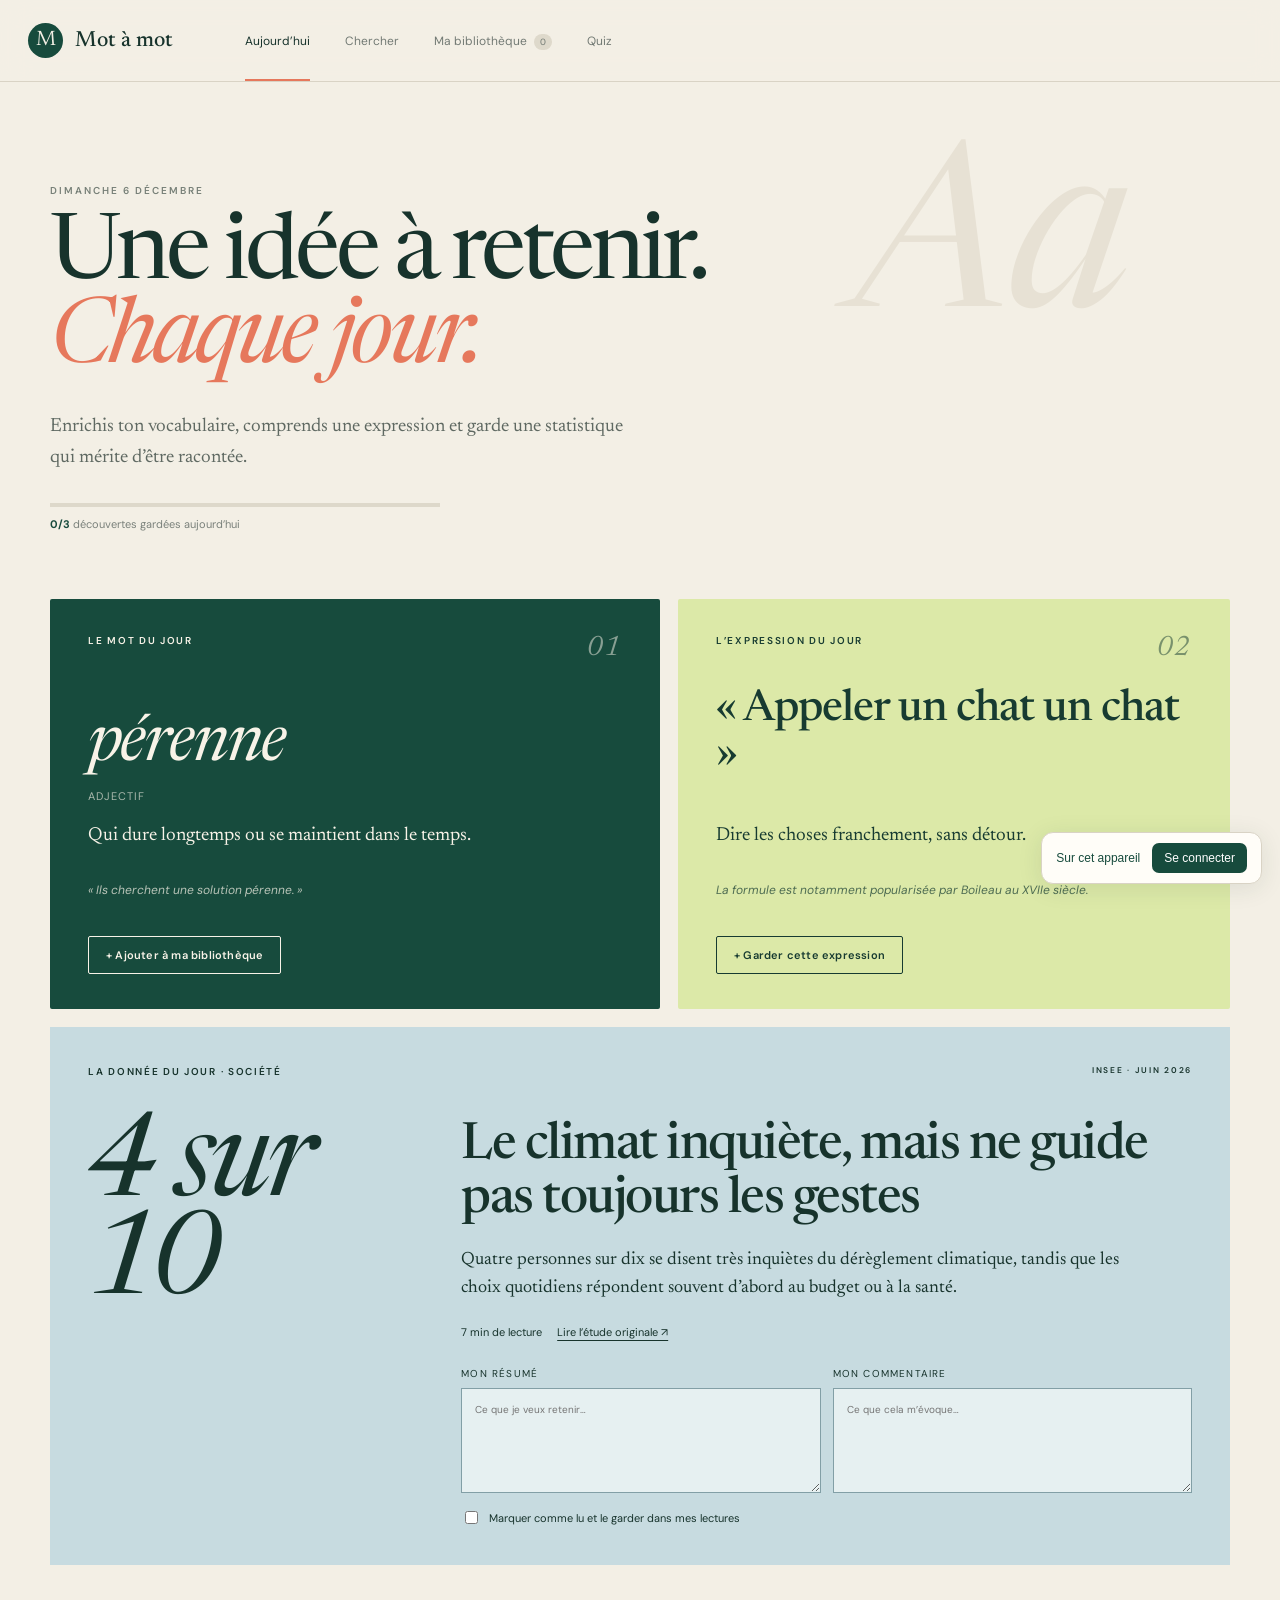
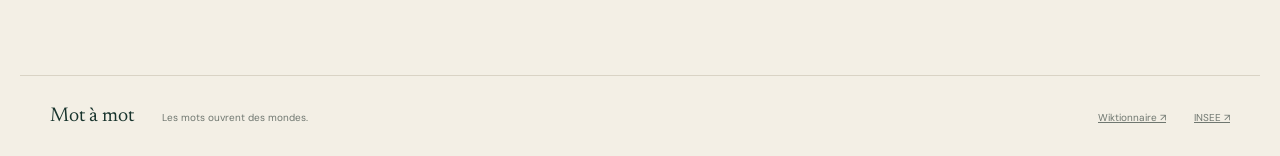
==== site/index.html @ 796d5642 "Align project structure with companion apps" ====
<!doctype html>
<html lang="fr">
<head>
  <meta charset="utf-8">
  <meta name="viewport" content="width=device-width,initial-scale=1">
  <meta name="theme-color" content="#f3efe5">
  <meta name="description" content="Un mot, une expression et une idée à retenir chaque jour.">
  <title>Mot à mot — Chaque jour compte.</title>
  <link rel="icon" href="favicon.svg">
  <link rel="stylesheet" href="sync/sync.css">
  <link rel="stylesheet" href="style.css">
  <script src="sync/supabase.js" defer></script>
  <script src="sync/config.js" defer></script>
  <script src="sync/auth.js" defer></script>
  <script src="sync/sync.js" defer></script>
  <script src="content.js" defer></script>
  <script src="domain.js" defer></script>
  <script src="app.js" defer></script>
  <script src="sync/adapter.js" defer></script>
</head>
<body>
  <header class="site-header">
    <a class="brand" href="#accueil" data-view-link="home" aria-label="Mot à mot, accueil"><span>M</span><strong>Mot à mot</strong></a>
    <nav aria-label="Navigation principale">
      <button class="nav-link active" data-view="home">Aujourd’hui</button>
      <button class="nav-link" data-view="search">Chercher</button>
      <button class="nav-link" data-view="library">Ma bibliothèque <span id="nav-count">0</span></button>
      <button class="nav-link" data-view="quiz">Quiz</button>
    </nav>
    <button class="mobile-menu" type="button" aria-label="Afficher le menu" aria-expanded="false">Menu</button>
  </header>

  <main>
    <section id="home-view" class="view">
      <div class="hero">
        <p class="eyebrow" id="today-label"></p>
        <h1>Une idée à retenir.<br><em>Chaque jour.</em></h1>
        <p class="hero-copy">Enrichis ton vocabulaire, comprends une expression et garde une statistique qui mérite d’être racontée.</p>
        <div class="day-progress" aria-label="Rituel du jour"><span id="day-progress-fill"></span></div>
        <p class="day-progress-label"><strong id="day-progress-count">0/3</strong> découvertes gardées aujourd’hui</p>
      </div>

      <div class="daily-grid">
        <article class="daily-card word-card">
          <div class="card-topline"><span>Le mot du jour</span><small>01</small></div>
          <div id="daily-word"></div>
        </article>
        <article class="daily-card expression-card">
          <div class="card-topline"><span>L’expression du jour</span><small>02</small></div>
          <div id="daily-expression"></div>
        </article>
      </div>

      <article class="article-card" id="daily-article"></article>
    </section>

    <section id="search-view" class="view" hidden>
      <div class="section-intro">
        <p class="eyebrow">Le dictionnaire vivant</p>
        <h2>Un mot t’échappe ?</h2>
        <p>Cherche sa définition, puis garde-le pour le revoir plus tard.</p>
      </div>
      <form id="word-search-form" class="lookup-form">
        <label><span>Mot français</span><input id="word-search" type="search" required maxlength="80" autocomplete="off" placeholder="Ex. perspicace"></label>
        <button class="button primary" type="submit">Chercher</button>
      </form>
      <p id="lookup-status" class="status" role="status"></p>
      <div id="lookup-result"></div>
      <div class="search-suggestions"><span>À essayer</span><button data-suggestion="sagace">sagace</button><button data-suggestion="liminaire">liminaire</button><button data-suggestion="ineffable">ineffable</button></div>
    </section>

    <section id="library-view" class="view" hidden>
      <div class="section-intro library-heading">
        <div><p class="eyebrow">Ton carnet personnel</p><h2>Ma bibliothèque</h2><p>Tout ce que tu as décidé de ne pas oublier.</p></div>
        <label class="library-search"><span>Rechercher</span><input id="library-search" type="search" placeholder="Dans mes notes…"></label>
      </div>
      <div class="library-tabs" role="tablist">
        <button role="tab" data-library-tab="words" aria-selected="true">Mots <span id="words-count">0</span></button>
        <button role="tab" data-library-tab="expressions" aria-selected="false">Expressions <span id="expressions-count">0</span></button>
        <button role="tab" data-library-tab="articles" aria-selected="false">Lectures <span id="articles-count">0</span></button>
      </div>
      <div id="library-list" class="library-list"></div>
    </section>

    <section id="quiz-view" class="view" hidden>
      <div class="quiz-layout">
        <div class="quiz-copy">
          <p class="eyebrow">Le jeu des définitions</p>
          <h2>Retrouve le mot.</h2>
          <p>Les mots de ta bibliothèque passent en premier. Les accents ne comptent pas, la mémoire oui.</p>
          <div class="quiz-stats"><div><strong id="quiz-rate">0 %</strong><span>de réussite</span></div><div><strong id="quiz-streak">0</strong><span>jours de suite</span></div><div><strong id="quiz-total">0</strong><span>réponses</span></div></div>
        </div>
        <article class="quiz-card">
          <div class="quiz-meta"><span>Définition</span><small id="quiz-position">1 / 5</small></div>
          <blockquote id="quiz-definition"></blockquote>
          <p id="quiz-nature" class="quiz-nature"></p>
          <form id="quiz-form"><label for="quiz-answer">Quel est ce mot ?</label><div><input id="quiz-answer" autocomplete="off" required><button class="button primary">Valider</button></div></form>
          <div id="quiz-feedback" class="quiz-feedback" role="status"></div>
          <button id="quiz-next" class="button secondary" type="button" hidden>Mot suivant →</button>
        </article>
      </div>
    </section>
  </main>

  <div id="toast" role="status" aria-live="polite" hidden></div>
  <footer><span>Mot à mot</span><p>Les mots ouvrent des mondes.</p><a href="https://fr.wiktionary.org/" target="_blank" rel="noopener">Wiktionnaire ↗</a><a href="https://www.insee.fr/" target="_blank" rel="noopener">INSEE ↗</a></footer>
</body>
</html>
---- site/sync/sync.css ----
.personal-sync{position:fixed;right:18px;bottom:16px;z-index:2000;font:12px 'Segoe UI',Arial,sans-serif;color:#244c3b;background:#fff;border:1px solid #cddbc6;box-shadow:0 4px 24px #1d39241a;padding:10px 14px;border-radius:12px;display:flex;gap:12px;align-items:center;max-width:calc(100vw - 36px)}.personal-sync button{font:inherit;background:#244c3b;color:white;border:0;border-radius:7px;padding:8px 12px;cursor:pointer}.sync-dialog{font:14px 'Segoe UI',Arial,sans-serif;color:#284332;padding:28px;max-width:480px;width:calc(100% - 32px);border:1px solid #d3ddcc;border-radius:14px;z-index:3000}.sync-dialog h2{font:30px Georgia,serif}.sync-dialog p{line-height:1.65}.sync-dialog label{display:block;margin:14px 0}.sync-dialog input{width:100%;padding:12px;border:1px solid #d3ddcc;border-radius:8px;margin-top:7px}.sync-dialog button{font:inherit;padding:11px 16px;border:1px solid #d3ddcc;border-radius:8px;background:#244c3b;color:white;cursor:pointer}.sync-dialog .sync-close{float:right;background:white;color:#244c3b}.sync-dialog .sync-actions{display:flex;gap:10px;flex-wrap:wrap;margin-top:18px}.sync-dialog .sync-message{white-space:pre-line;color:#7c562e}.sync-dialog::backdrop{background:#1d302566;backdrop-filter:blur(4px)}.sync-lock{position:fixed;inset:0;background:#f5f6ef;z-index:1900;display:grid;place-items:center;padding:35px;text-align:center;font:20px Georgia,serif}.sync-lock[hidden]{display:none}.sync-lock p{max-width:480px;line-height:1.7}.personal-sync [hidden],.sync-dialog [hidden]{display:none!important}
.auth-tabs{display:flex;gap:8px;margin:18px 0}.sync-dialog .auth-tabs button{flex:1;background:#f1f4ed;color:#244c3b}.sync-dialog .auth-tabs button[aria-pressed=true]{background:#244c3b;color:#fff}.sync-dialog .auth-secondary{background:transparent;color:#244c3b;margin-top:10px}.sync-dialog button:disabled{opacity:.55;cursor:wait}.sync-dialog input{box-sizing:border-box}.sync-dialog{max-height:calc(100dvh - 32px);overflow-y:auto;box-sizing:border-box}.sync-dialog #auth-security{margin-top:22px;padding-top:18px;border-top:1px solid #d3ddcc}.sync-dialog summary{cursor:pointer;font-weight:600;line-height:1.5}.sync-dialog #auth-message{white-space:pre-line;color:#614723}.sync-dialog #auth-help{font-size:13px;color:#5b6d60}
---- site/style.css ----
@import url('https://fonts.googleapis.com/css2?family=DM+Sans:wght@400;500;600&family=Newsreader:ital,opsz,wght@0,6..72,400;1,6..72,500&display=swap');

:root{--paper:#f3efe5;--ink:#17332c;--muted:#6f7770;--line:#d9d3c5;--green:#174b3d;--lime:#dce9a8;--coral:#e6785c;--blue:#c7dbe0;--white:#fffdf8;--serif:'Newsreader',Georgia,serif;--sans:'DM Sans',system-ui,sans-serif;color-scheme:light}
*{box-sizing:border-box}html{scroll-behavior:smooth}body{margin:0;background:var(--paper);color:var(--ink);font-family:var(--sans);font-size:15px}button,input,textarea{font:inherit}button,a{color:inherit}button{cursor:pointer}button:focus-visible,a:focus-visible,input:focus-visible,textarea:focus-visible{outline:3px solid #df6b4c;outline-offset:3px}[hidden]{display:none!important}
.site-header{height:82px;border-bottom:1px solid var(--line);display:flex;align-items:center;padding:0 max(28px,calc((100vw - 1240px)/2));gap:72px;position:sticky;top:0;background:#f3efe5eb;backdrop-filter:blur(14px);z-index:20}.brand{display:flex;align-items:center;gap:12px;text-decoration:none;white-space:nowrap}.brand>span{display:grid;place-items:center;width:35px;height:35px;border-radius:50%;background:var(--green);color:var(--paper);font-family:var(--serif);font-size:21px}.brand strong{font-family:var(--serif);font-size:22px;font-weight:500}.site-header nav{display:flex;align-self:stretch;gap:35px}.nav-link{border:0;border-bottom:2px solid transparent;background:none;color:#727a74;font-size:12px;padding:2px 0 0}.nav-link:hover,.nav-link.active{color:var(--ink);border-color:var(--coral)}.nav-link span{background:#ded9cb;border-radius:30px;padding:2px 6px;margin-left:4px;font-size:9px}.mobile-menu{display:none;border:1px solid var(--line);background:transparent;border-radius:99px;padding:8px 13px;margin-left:auto}
main{max-width:1240px;margin:auto;padding:70px 30px 110px;min-height:calc(100vh - 160px)}.eyebrow{text-transform:uppercase;letter-spacing:2px;font-size:10px;font-weight:600;color:#778078;margin:0 0 18px}.hero{position:relative;padding:32px 0 58px;max-width:980px}.hero:after{content:'Aa';position:absolute;right:-100px;top:-15px;color:#e7e1d4;font:italic 230px/1 var(--serif);z-index:-1}.hero h1,.section-intro h2,.quiz-copy h2{font:400 clamp(52px,7.1vw,96px)/.92 var(--serif);letter-spacing:-4px;margin:0}.hero h1 em{color:var(--coral);font-weight:400}.hero-copy{font:19px/1.6 var(--serif);max-width:590px;color:#5f6962;margin:30px 0}.day-progress{height:4px;background:#ddd8ca;max-width:390px}.day-progress span{display:block;height:100%;width:0;background:var(--green);transition:width .3s}.day-progress-label{font-size:11px;color:#7a817b;margin:10px 0}.day-progress-label strong{color:var(--green)}
.daily-grid{display:grid;grid-template-columns:1.05fr .95fr;gap:18px}.daily-card{min-height:410px;padding:35px 38px;display:flex;flex-direction:column;border-radius:2px}.word-card{background:var(--green);color:#f8f3e8}.expression-card{background:var(--lime);color:#173b31}.card-topline,.article-topline,.quiz-meta{display:flex;justify-content:space-between;text-transform:uppercase;letter-spacing:1.7px;font-size:10px;font-weight:600}.card-topline small{font:italic 28px/1 var(--serif);opacity:.5}.daily-card>div:last-child{display:flex;flex:1;flex-direction:column}.daily-word-term{font:italic 64px/1 var(--serif);letter-spacing:-2px;margin:auto 0 12px}.daily-expression-term{font:500 44px/1.04 var(--serif);letter-spacing:-1px;margin:auto 0 23px;max-width:490px}.nature{font-size:11px;letter-spacing:1px;text-transform:uppercase;opacity:.65}.definition{font:19px/1.48 var(--serif);max-width:510px}.example{font-size:12px;line-height:1.6;opacity:.72;font-style:italic}.card-actions{display:flex;align-items:center;gap:11px;margin-top:24px}.button{border:1px solid transparent;padding:11px 17px;border-radius:2px;font-size:11px;font-weight:600;letter-spacing:.2px}.button.primary{background:var(--coral);color:white}.button.secondary{background:transparent;border-color:currentColor}.button.saved{background:#ffffff20;border-color:#ffffff40}.expression-card .button.saved{background:#173b3112}.button:hover{filter:brightness(.96)}
.article-card{background:var(--blue);margin-top:18px;padding:38px;min-height:430px}.article-topline{margin-bottom:42px}.article-layout{display:grid;grid-template-columns:.6fr 1.4fr;gap:60px}.big-stat{font:italic clamp(65px,9vw,125px)/.85 var(--serif);letter-spacing:-5px}.article-copy h2{font:500 clamp(30px,4vw,52px)/1.05 var(--serif);letter-spacing:-1.5px;margin:0 0 20px}.article-copy>p{font:18px/1.55 var(--serif);max-width:690px}.source-row{display:flex;gap:15px;align-items:center;font-size:11px;margin:22px 0}.source-row a{text-decoration:underline;text-underline-offset:4px}.article-notes{display:grid;grid-template-columns:1fr 1fr;gap:12px;margin-top:28px}.article-notes label{font-size:10px;text-transform:uppercase;letter-spacing:1.2px}.article-notes textarea{display:block;width:100%;min-height:105px;resize:vertical;margin-top:8px;border:1px solid #829fa6;background:#e6f0f1;color:var(--ink);padding:13px;line-height:1.5}.read-check{display:flex;align-items:center;gap:8px;font-size:11px;margin-top:15px}
.section-intro{padding:30px 0 42px}.section-intro h2,.quiz-copy h2{font-size:70px}.section-intro>p:last-child,.quiz-copy>p{color:var(--muted);font:18px/1.6 var(--serif)}.lookup-form{display:flex;align-items:end;gap:12px;background:var(--white);padding:24px;border:1px solid var(--line)}.lookup-form label{flex:1;font-size:10px;text-transform:uppercase;letter-spacing:1px}.lookup-form input{display:block;width:100%;border:0;border-bottom:1px solid var(--ink);background:transparent;padding:13px 2px 9px;margin-top:6px;font:30px var(--serif);color:var(--ink)}.status{min-height:22px;color:var(--muted);font-size:12px}.result-card{background:var(--green);color:white;padding:38px;margin-top:20px}.result-card h3{font:italic 55px var(--serif);margin:0}.result-card ol{padding-left:22px;display:grid;gap:13px;max-width:850px;font:18px/1.5 var(--serif)}.result-source{font-size:10px;opacity:.75}.result-source a{text-decoration:underline}.search-suggestions{display:flex;gap:9px;align-items:center;margin-top:26px;font-size:11px;color:var(--muted)}.search-suggestions button{border:1px solid var(--line);background:transparent;padding:7px 11px;border-radius:50px}
.library-heading{display:flex;justify-content:space-between;align-items:end;gap:40px}.library-search span{display:block;font-size:10px;text-transform:uppercase;letter-spacing:1px}.library-search input{border:0;border-bottom:1px solid var(--ink);background:transparent;padding:10px 0;width:240px}.library-tabs{display:flex;gap:32px;border-bottom:1px solid var(--line)}.library-tabs button{border:0;border-bottom:2px solid transparent;background:none;padding:14px 0;color:var(--muted);font-size:12px}.library-tabs button[aria-selected=true]{color:var(--ink);border-color:var(--coral)}.library-tabs span{font-size:9px;margin-left:5px}.library-list{display:grid;grid-template-columns:repeat(2,minmax(0,1fr));gap:1px;background:var(--line);border:1px solid var(--line);margin-top:30px}.library-item{background:var(--paper);padding:30px;min-height:250px;display:flex;flex-direction:column}.library-item h3{font:italic 34px/1.1 var(--serif);margin:0 0 6px}.library-item.expression-item h3{font-style:normal;font-size:29px}.library-item p{font:17px/1.45 var(--serif)}.library-item textarea{width:100%;min-height:64px;background:#fffaf0;border:1px solid var(--line);padding:10px;resize:vertical;color:var(--ink);font-size:12px}.library-item-actions{display:flex;gap:10px;align-items:center;margin-top:auto;padding-top:20px}.library-item-actions button{border:0;background:transparent;font-size:10px;text-decoration:underline;text-underline-offset:3px}.library-item-actions button:first-child{margin-right:auto;text-decoration:none;border:1px solid var(--line);padding:7px 10px}.empty-state{grid-column:1/-1;text-align:center;background:var(--paper);padding:80px 20px}.empty-state strong{display:block;font:38px var(--serif);margin-bottom:12px}.empty-state p{color:var(--muted)}
.quiz-layout{display:grid;grid-template-columns:.8fr 1.2fr;gap:70px;padding-top:35px}.quiz-copy{padding-top:35px}.quiz-copy h2{max-width:450px}.quiz-stats{display:grid;grid-template-columns:repeat(3,1fr);border-top:1px solid var(--line);margin-top:45px;padding-top:22px;gap:15px}.quiz-stats strong{display:block;font:30px var(--serif)}.quiz-stats span{font-size:9px;text-transform:uppercase;color:var(--muted)}.quiz-card{background:var(--white);padding:42px;min-height:530px;border:1px solid var(--line);display:flex;flex-direction:column}.quiz-card blockquote{font:35px/1.25 var(--serif);margin:auto 0 15px}.quiz-nature{font-size:11px;text-transform:uppercase;color:var(--muted)}#quiz-form{border-top:1px solid var(--line);padding-top:25px;margin-top:30px}#quiz-form label{font-size:10px;text-transform:uppercase;letter-spacing:1px}#quiz-form>div{display:flex;margin-top:10px}#quiz-form input{flex:1;min-width:0;border:1px solid var(--line);background:var(--paper);padding:13px;color:var(--ink)}.quiz-feedback{font:18px var(--serif);min-height:30px;margin:18px 0}.quiz-feedback.correct{color:#28705b}.quiz-feedback.wrong{color:#b34e39}#quiz-next{align-self:flex-start}
#toast{position:fixed;left:50%;bottom:28px;transform:translateX(-50%);background:#112f27;color:white;padding:12px 19px;font-size:11px;z-index:100;border-radius:2px;box-shadow:0 8px 30px #102a2330}footer{border-top:1px solid var(--line);max-width:1240px;margin:auto;padding:30px;display:flex;gap:28px;font-size:10px;color:var(--muted)}footer span{font:20px var(--serif);color:var(--ink)}footer p{margin:5px auto 0 0}footer a{margin-top:5px}.personal-sync{border-color:var(--line)!important;background:var(--white)!important;color:var(--green)!important}.personal-sync button,.sync-dialog button{background:var(--green)!important}.sync-dialog{font-family:var(--sans)!important;color:var(--ink)!important;background:var(--white)!important}.sync-lock{background:var(--paper)!important;color:var(--ink)!important}
@media(max-width:800px){.site-header{height:auto;min-height:68px;padding:14px 20px;gap:0;flex-wrap:wrap}.mobile-menu{display:block}.site-header nav{display:none;order:3;width:100%;align-self:auto;gap:0;padding-top:12px;overflow:auto}.site-header nav.open{display:flex}.nav-link{padding:12px 14px;white-space:nowrap}.brand strong{font-size:19px}main{padding:42px 18px 80px}.hero{padding-top:10px}.hero:after{display:none}.hero h1{font-size:57px;letter-spacing:-2.5px}.hero-copy{font-size:17px}.daily-grid,.article-layout,.quiz-layout{grid-template-columns:1fr}.daily-card{min-height:380px;padding:28px}.daily-word-term{font-size:52px}.daily-expression-term{font-size:38px}.article-card{padding:28px}.article-layout{gap:24px}.big-stat{font-size:75px}.article-notes{grid-template-columns:1fr}.section-intro h2,.quiz-copy h2{font-size:55px;letter-spacing:-2px}.lookup-form{align-items:stretch;flex-direction:column}.library-heading{display:block}.library-search input{width:100%}.library-list{grid-template-columns:1fr}.quiz-layout{gap:25px}.quiz-card{padding:28px;min-height:480px}.quiz-card blockquote{font-size:29px}.quiz-stats{margin-top:30px}footer{margin:0 18px;padding:25px 0;flex-wrap:wrap}footer p{width:100%;order:2}.personal-sync{bottom:12px!important;right:12px!important}}
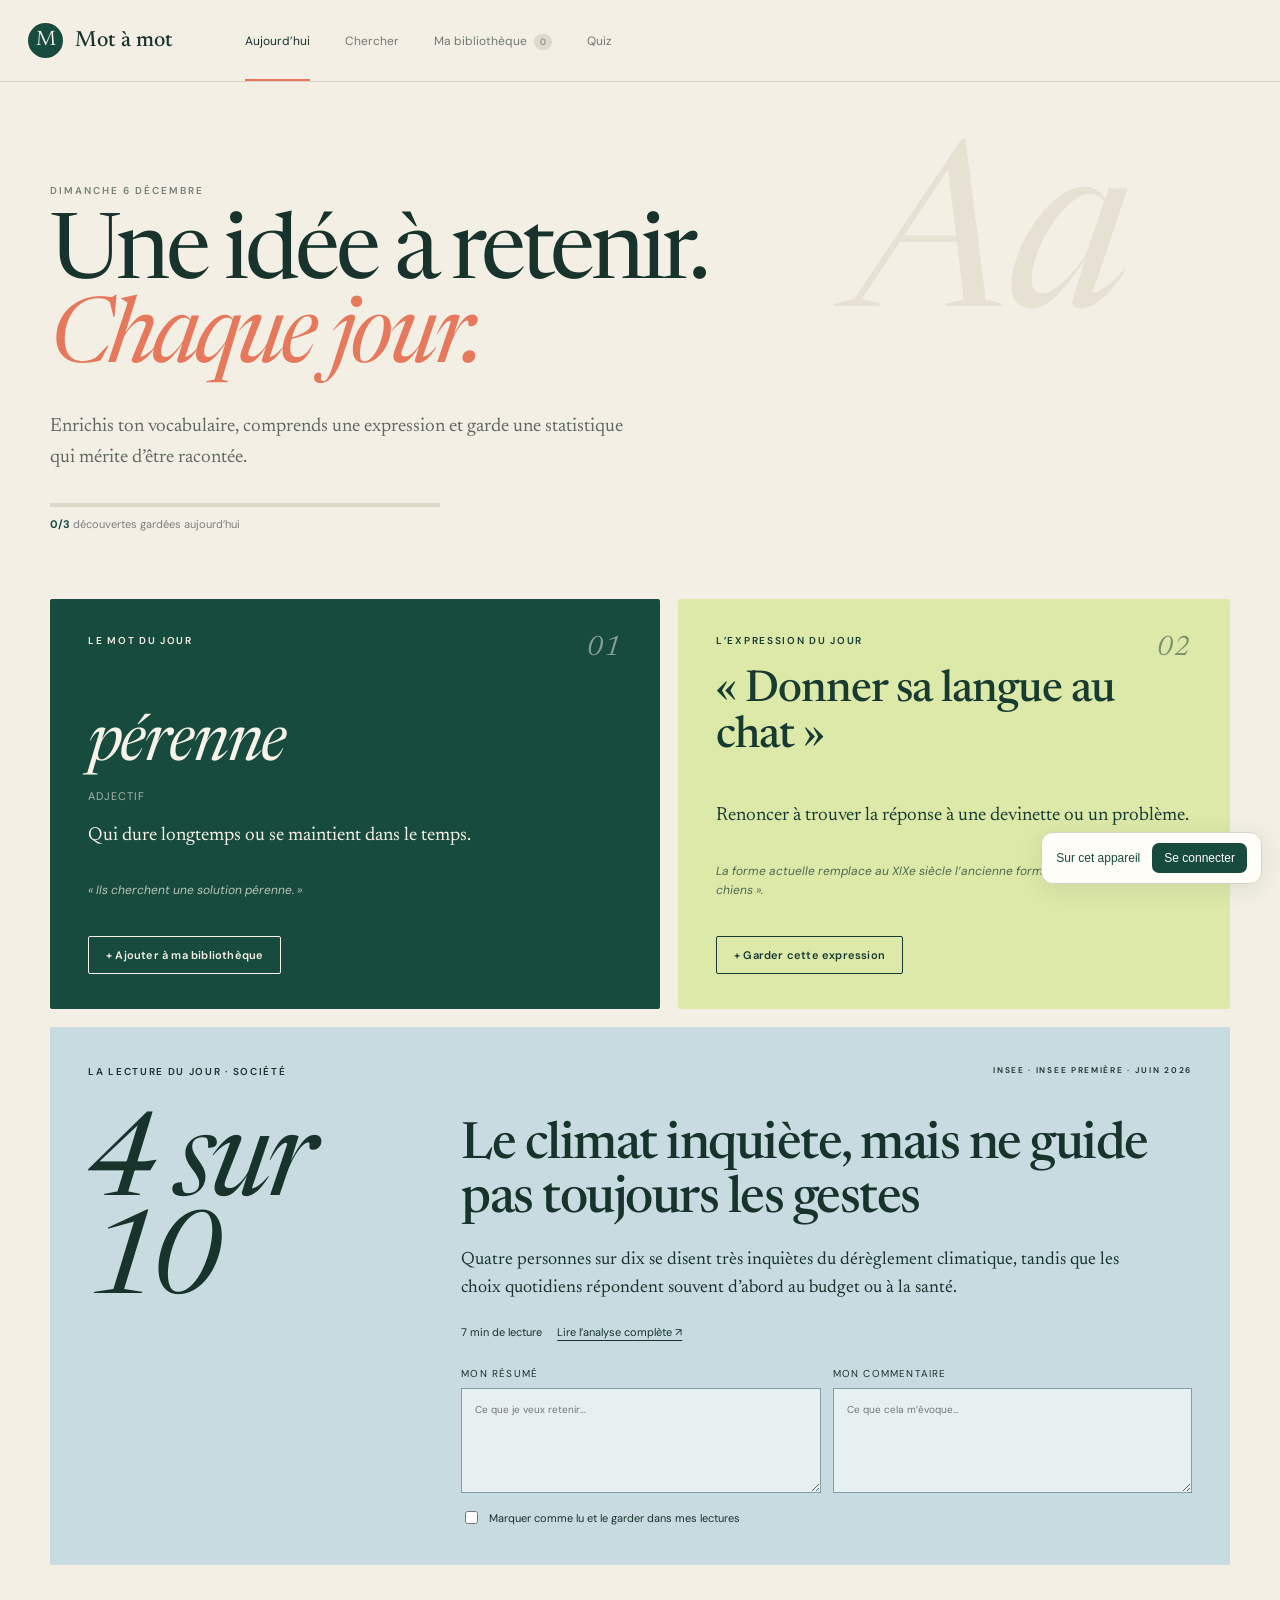
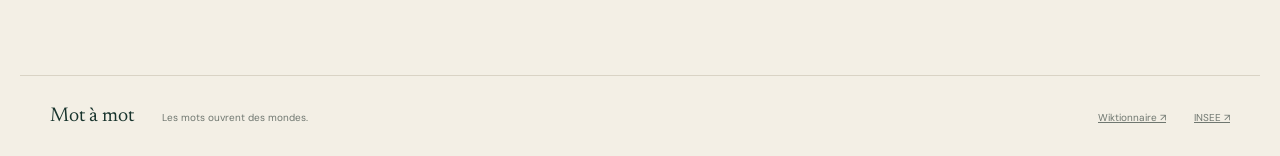
==== commit 9031d9ba: "Add expression and quote search" ====
--- a/site/index.html
+++ b/site/index.html
@@ -57,16 +57,25 @@
     <section id="search-view" class="view" hidden>
       <div class="section-intro">
         <p class="eyebrow">Le dictionnaire vivant</p>
-        <h2>Un mot t’échappe ?</h2>
-        <p>Cherche sa définition, puis garde-le pour le revoir plus tard.</p>
+        <h2>Un mot ou une expression t’échappe ?</h2>
+        <p>Cherche une définition, une expression ou une citation, puis garde-la pour la revoir plus tard.</p>
+      </div>
+      <div class="lookup-tabs" role="tablist" aria-label="Type de recherche">
+        <button type="button" role="tab" data-lookup-tab="word" aria-selected="true">Mot</button>
+        <button type="button" role="tab" data-lookup-tab="expression" aria-selected="false">Expression ou citation</button>
       </div>
       <form id="word-search-form" class="lookup-form">
         <label><span>Mot français</span><input id="word-search" type="search" required maxlength="80" autocomplete="off" placeholder="Ex. perspicace"></label>
         <button class="button primary" type="submit">Chercher</button>
       </form>
+      <form id="expression-search-form" class="lookup-form" hidden>
+        <label><span>Expression, proverbe ou citation</span><input id="expression-search" type="search" required maxlength="240" autocomplete="off" placeholder="Ex. La violence institutionnelle est mère de toutes les autres"></label>
+        <button class="button primary" type="submit">Chercher</button>
+      </form>
       <p id="lookup-status" class="status" role="status"></p>
       <div id="lookup-result"></div>
-      <div class="search-suggestions"><span>À essayer</span><button data-suggestion="sagace">sagace</button><button data-suggestion="liminaire">liminaire</button><button data-suggestion="ineffable">ineffable</button></div>
+      <div class="search-suggestions" data-word-suggestions><span>À essayer</span><button data-word-suggestion="sagace">sagace</button><button data-word-suggestion="liminaire">liminaire</button><button data-word-suggestion="ineffable">ineffable</button></div>
+      <div class="search-suggestions" data-expression-suggestions hidden><span>À essayer</span><button data-expression-suggestion="appeler un chat un chat">appeler un chat un chat</button><button data-expression-suggestion="violence institutionnelle">violence institutionnelle</button></div>
     </section>
 
     <section id="library-view" class="view" hidden>
--- a/site/style.css
+++ b/site/style.css
@@ -6,8 +6,8 @@
 main{max-width:1240px;margin:auto;padding:70px 30px 110px;min-height:calc(100vh - 160px)}.eyebrow{text-transform:uppercase;letter-spacing:2px;font-size:10px;font-weight:600;color:#778078;margin:0 0 18px}.hero{position:relative;padding:32px 0 58px;max-width:980px}.hero:after{content:'Aa';position:absolute;right:-100px;top:-15px;color:#e7e1d4;font:italic 230px/1 var(--serif);z-index:-1}.hero h1,.section-intro h2,.quiz-copy h2{font:400 clamp(52px,7.1vw,96px)/.92 var(--serif);letter-spacing:-4px;margin:0}.hero h1 em{color:var(--coral);font-weight:400}.hero-copy{font:19px/1.6 var(--serif);max-width:590px;color:#5f6962;margin:30px 0}.day-progress{height:4px;background:#ddd8ca;max-width:390px}.day-progress span{display:block;height:100%;width:0;background:var(--green);transition:width .3s}.day-progress-label{font-size:11px;color:#7a817b;margin:10px 0}.day-progress-label strong{color:var(--green)}
 .daily-grid{display:grid;grid-template-columns:1.05fr .95fr;gap:18px}.daily-card{min-height:410px;padding:35px 38px;display:flex;flex-direction:column;border-radius:2px}.word-card{background:var(--green);color:#f8f3e8}.expression-card{background:var(--lime);color:#173b31}.card-topline,.article-topline,.quiz-meta{display:flex;justify-content:space-between;text-transform:uppercase;letter-spacing:1.7px;font-size:10px;font-weight:600}.card-topline small{font:italic 28px/1 var(--serif);opacity:.5}.daily-card>div:last-child{display:flex;flex:1;flex-direction:column}.daily-word-term{font:italic 64px/1 var(--serif);letter-spacing:-2px;margin:auto 0 12px}.daily-expression-term{font:500 44px/1.04 var(--serif);letter-spacing:-1px;margin:auto 0 23px;max-width:490px}.nature{font-size:11px;letter-spacing:1px;text-transform:uppercase;opacity:.65}.definition{font:19px/1.48 var(--serif);max-width:510px}.example{font-size:12px;line-height:1.6;opacity:.72;font-style:italic}.card-actions{display:flex;align-items:center;gap:11px;margin-top:24px}.button{border:1px solid transparent;padding:11px 17px;border-radius:2px;font-size:11px;font-weight:600;letter-spacing:.2px}.button.primary{background:var(--coral);color:white}.button.secondary{background:transparent;border-color:currentColor}.button.saved{background:#ffffff20;border-color:#ffffff40}.expression-card .button.saved{background:#173b3112}.button:hover{filter:brightness(.96)}
 .article-card{background:var(--blue);margin-top:18px;padding:38px;min-height:430px}.article-topline{margin-bottom:42px}.article-layout{display:grid;grid-template-columns:.6fr 1.4fr;gap:60px}.big-stat{font:italic clamp(65px,9vw,125px)/.85 var(--serif);letter-spacing:-5px}.article-copy h2{font:500 clamp(30px,4vw,52px)/1.05 var(--serif);letter-spacing:-1.5px;margin:0 0 20px}.article-copy>p{font:18px/1.55 var(--serif);max-width:690px}.source-row{display:flex;gap:15px;align-items:center;font-size:11px;margin:22px 0}.source-row a{text-decoration:underline;text-underline-offset:4px}.article-notes{display:grid;grid-template-columns:1fr 1fr;gap:12px;margin-top:28px}.article-notes label{font-size:10px;text-transform:uppercase;letter-spacing:1.2px}.article-notes textarea{display:block;width:100%;min-height:105px;resize:vertical;margin-top:8px;border:1px solid #829fa6;background:#e6f0f1;color:var(--ink);padding:13px;line-height:1.5}.read-check{display:flex;align-items:center;gap:8px;font-size:11px;margin-top:15px}
-.section-intro{padding:30px 0 42px}.section-intro h2,.quiz-copy h2{font-size:70px}.section-intro>p:last-child,.quiz-copy>p{color:var(--muted);font:18px/1.6 var(--serif)}.lookup-form{display:flex;align-items:end;gap:12px;background:var(--white);padding:24px;border:1px solid var(--line)}.lookup-form label{flex:1;font-size:10px;text-transform:uppercase;letter-spacing:1px}.lookup-form input{display:block;width:100%;border:0;border-bottom:1px solid var(--ink);background:transparent;padding:13px 2px 9px;margin-top:6px;font:30px var(--serif);color:var(--ink)}.status{min-height:22px;color:var(--muted);font-size:12px}.result-card{background:var(--green);color:white;padding:38px;margin-top:20px}.result-card h3{font:italic 55px var(--serif);margin:0}.result-card ol{padding-left:22px;display:grid;gap:13px;max-width:850px;font:18px/1.5 var(--serif)}.result-source{font-size:10px;opacity:.75}.result-source a{text-decoration:underline}.search-suggestions{display:flex;gap:9px;align-items:center;margin-top:26px;font-size:11px;color:var(--muted)}.search-suggestions button{border:1px solid var(--line);background:transparent;padding:7px 11px;border-radius:50px}
+.section-intro{padding:30px 0 42px}.section-intro h2,.quiz-copy h2{font-size:70px}.section-intro>p:last-child,.quiz-copy>p{color:var(--muted);font:18px/1.6 var(--serif)}.lookup-tabs{display:flex;gap:28px;border-bottom:1px solid var(--line)}.lookup-tabs button{border:0;border-bottom:2px solid transparent;background:none;padding:13px 0;color:var(--muted);font-size:12px}.lookup-tabs button[aria-selected=true]{color:var(--ink);border-color:var(--coral)}.lookup-form{display:flex;align-items:end;gap:12px;background:var(--white);padding:24px;border:1px solid var(--line);border-top:0}.lookup-form label{flex:1;font-size:10px;text-transform:uppercase;letter-spacing:1px}.lookup-form input{display:block;width:100%;border:0;border-bottom:1px solid var(--ink);background:transparent;padding:13px 2px 9px;margin-top:6px;font:30px var(--serif);color:var(--ink)}.status{min-height:22px;color:var(--muted);font-size:12px}.result-card{background:var(--green);color:white;padding:38px;margin-top:20px}.result-card h3{font:italic 55px/1.08 var(--serif);margin:0}.result-card ol{padding-left:22px;display:grid;gap:13px;max-width:850px;font:18px/1.5 var(--serif)}.result-card .definition{max-width:850px;font:18px/1.5 var(--serif)}.result-card .origin{max-width:850px;font:14px/1.5 var(--serif);opacity:.82}.result-source{font-size:10px;opacity:.75}.result-source a{text-decoration:underline}.manual-expression{margin-top:22px;max-width:850px}.manual-expression label{display:block;font-size:10px;text-transform:uppercase;letter-spacing:1px}.manual-expression textarea{display:block;width:100%;min-height:105px;margin-top:8px;padding:13px;border:1px solid #ffffff70;background:#ffffff12;color:white;resize:vertical;font:16px/1.5 var(--serif)}.manual-expression textarea::placeholder{color:#ffffffa8}.search-suggestions{display:flex;gap:9px;align-items:center;flex-wrap:wrap;margin-top:26px;font-size:11px;color:var(--muted)}.search-suggestions button{border:1px solid var(--line);background:transparent;padding:7px 11px;border-radius:50px}
 .library-heading{display:flex;justify-content:space-between;align-items:end;gap:40px}.library-search span{display:block;font-size:10px;text-transform:uppercase;letter-spacing:1px}.library-search input{border:0;border-bottom:1px solid var(--ink);background:transparent;padding:10px 0;width:240px}.library-tabs{display:flex;gap:32px;border-bottom:1px solid var(--line)}.library-tabs button{border:0;border-bottom:2px solid transparent;background:none;padding:14px 0;color:var(--muted);font-size:12px}.library-tabs button[aria-selected=true]{color:var(--ink);border-color:var(--coral)}.library-tabs span{font-size:9px;margin-left:5px}.library-list{display:grid;grid-template-columns:repeat(2,minmax(0,1fr));gap:1px;background:var(--line);border:1px solid var(--line);margin-top:30px}.library-item{background:var(--paper);padding:30px;min-height:250px;display:flex;flex-direction:column}.library-item h3{font:italic 34px/1.1 var(--serif);margin:0 0 6px}.library-item.expression-item h3{font-style:normal;font-size:29px}.library-item p{font:17px/1.45 var(--serif)}.library-item textarea{width:100%;min-height:64px;background:#fffaf0;border:1px solid var(--line);padding:10px;resize:vertical;color:var(--ink);font-size:12px}.library-item-actions{display:flex;gap:10px;align-items:center;margin-top:auto;padding-top:20px}.library-item-actions button{border:0;background:transparent;font-size:10px;text-decoration:underline;text-underline-offset:3px}.library-item-actions button:first-child{margin-right:auto;text-decoration:none;border:1px solid var(--line);padding:7px 10px}.empty-state{grid-column:1/-1;text-align:center;background:var(--paper);padding:80px 20px}.empty-state strong{display:block;font:38px var(--serif);margin-bottom:12px}.empty-state p{color:var(--muted)}
 .quiz-layout{display:grid;grid-template-columns:.8fr 1.2fr;gap:70px;padding-top:35px}.quiz-copy{padding-top:35px}.quiz-copy h2{max-width:450px}.quiz-stats{display:grid;grid-template-columns:repeat(3,1fr);border-top:1px solid var(--line);margin-top:45px;padding-top:22px;gap:15px}.quiz-stats strong{display:block;font:30px var(--serif)}.quiz-stats span{font-size:9px;text-transform:uppercase;color:var(--muted)}.quiz-card{background:var(--white);padding:42px;min-height:530px;border:1px solid var(--line);display:flex;flex-direction:column}.quiz-card blockquote{font:35px/1.25 var(--serif);margin:auto 0 15px}.quiz-nature{font-size:11px;text-transform:uppercase;color:var(--muted)}#quiz-form{border-top:1px solid var(--line);padding-top:25px;margin-top:30px}#quiz-form label{font-size:10px;text-transform:uppercase;letter-spacing:1px}#quiz-form>div{display:flex;margin-top:10px}#quiz-form input{flex:1;min-width:0;border:1px solid var(--line);background:var(--paper);padding:13px;color:var(--ink)}.quiz-feedback{font:18px var(--serif);min-height:30px;margin:18px 0}.quiz-feedback.correct{color:#28705b}.quiz-feedback.wrong{color:#b34e39}#quiz-next{align-self:flex-start}
 #toast{position:fixed;left:50%;bottom:28px;transform:translateX(-50%);background:#112f27;color:white;padding:12px 19px;font-size:11px;z-index:100;border-radius:2px;box-shadow:0 8px 30px #102a2330}footer{border-top:1px solid var(--line);max-width:1240px;margin:auto;padding:30px;display:flex;gap:28px;font-size:10px;color:var(--muted)}footer span{font:20px var(--serif);color:var(--ink)}footer p{margin:5px auto 0 0}footer a{margin-top:5px}.personal-sync{border-color:var(--line)!important;background:var(--white)!important;color:var(--green)!important}.personal-sync button,.sync-dialog button{background:var(--green)!important}.sync-dialog{font-family:var(--sans)!important;color:var(--ink)!important;background:var(--white)!important}.sync-lock{background:var(--paper)!important;color:var(--ink)!important}
-@media(max-width:800px){.site-header{height:auto;min-height:68px;padding:14px 20px;gap:0;flex-wrap:wrap}.mobile-menu{display:block}.site-header nav{display:none;order:3;width:100%;align-self:auto;gap:0;padding-top:12px;overflow:auto}.site-header nav.open{display:flex}.nav-link{padding:12px 14px;white-space:nowrap}.brand strong{font-size:19px}main{padding:42px 18px 80px}.hero{padding-top:10px}.hero:after{display:none}.hero h1{font-size:57px;letter-spacing:-2.5px}.hero-copy{font-size:17px}.daily-grid,.article-layout,.quiz-layout{grid-template-columns:1fr}.daily-card{min-height:380px;padding:28px}.daily-word-term{font-size:52px}.daily-expression-term{font-size:38px}.article-card{padding:28px}.article-layout{gap:24px}.big-stat{font-size:75px}.article-notes{grid-template-columns:1fr}.section-intro h2,.quiz-copy h2{font-size:55px;letter-spacing:-2px}.lookup-form{align-items:stretch;flex-direction:column}.library-heading{display:block}.library-search input{width:100%}.library-list{grid-template-columns:1fr}.quiz-layout{gap:25px}.quiz-card{padding:28px;min-height:480px}.quiz-card blockquote{font-size:29px}.quiz-stats{margin-top:30px}footer{margin:0 18px;padding:25px 0;flex-wrap:wrap}footer p{width:100%;order:2}.personal-sync{bottom:12px!important;right:12px!important}}
+@media(max-width:800px){.site-header{height:auto;min-height:68px;padding:14px 20px;gap:0;flex-wrap:wrap}.mobile-menu{display:block}.site-header nav{display:none;order:3;width:100%;align-self:auto;gap:0;padding-top:12px;overflow:auto}.site-header nav.open{display:flex}.nav-link{padding:12px 14px;white-space:nowrap}.brand strong{font-size:19px}main{padding:42px 18px 80px}.hero{padding-top:10px}.hero:after{display:none}.hero h1{font-size:57px;letter-spacing:-2.5px}.hero-copy{font-size:17px}.daily-grid,.article-layout,.quiz-layout{grid-template-columns:1fr}.daily-card{min-height:380px;padding:28px}.daily-word-term{font-size:52px}.daily-expression-term{font-size:38px}.article-card{padding:28px}.article-layout{gap:24px}.big-stat{font-size:75px}.article-notes{grid-template-columns:1fr}.section-intro h2,.quiz-copy h2{font-size:55px;letter-spacing:-2px}.lookup-form{align-items:stretch;flex-direction:column}.result-card{padding:28px}.result-card h3{font-size:38px}.library-heading{display:block}.library-search input{width:100%}.library-list{grid-template-columns:1fr}.quiz-layout{gap:25px}.quiz-card{padding:28px;min-height:480px}.quiz-card blockquote{font-size:29px}.quiz-stats{margin-top:30px}footer{margin:0 18px;padding:25px 0;flex-wrap:wrap}footer p{width:100%;order:2}.personal-sync{bottom:12px!important;right:12px!important}}
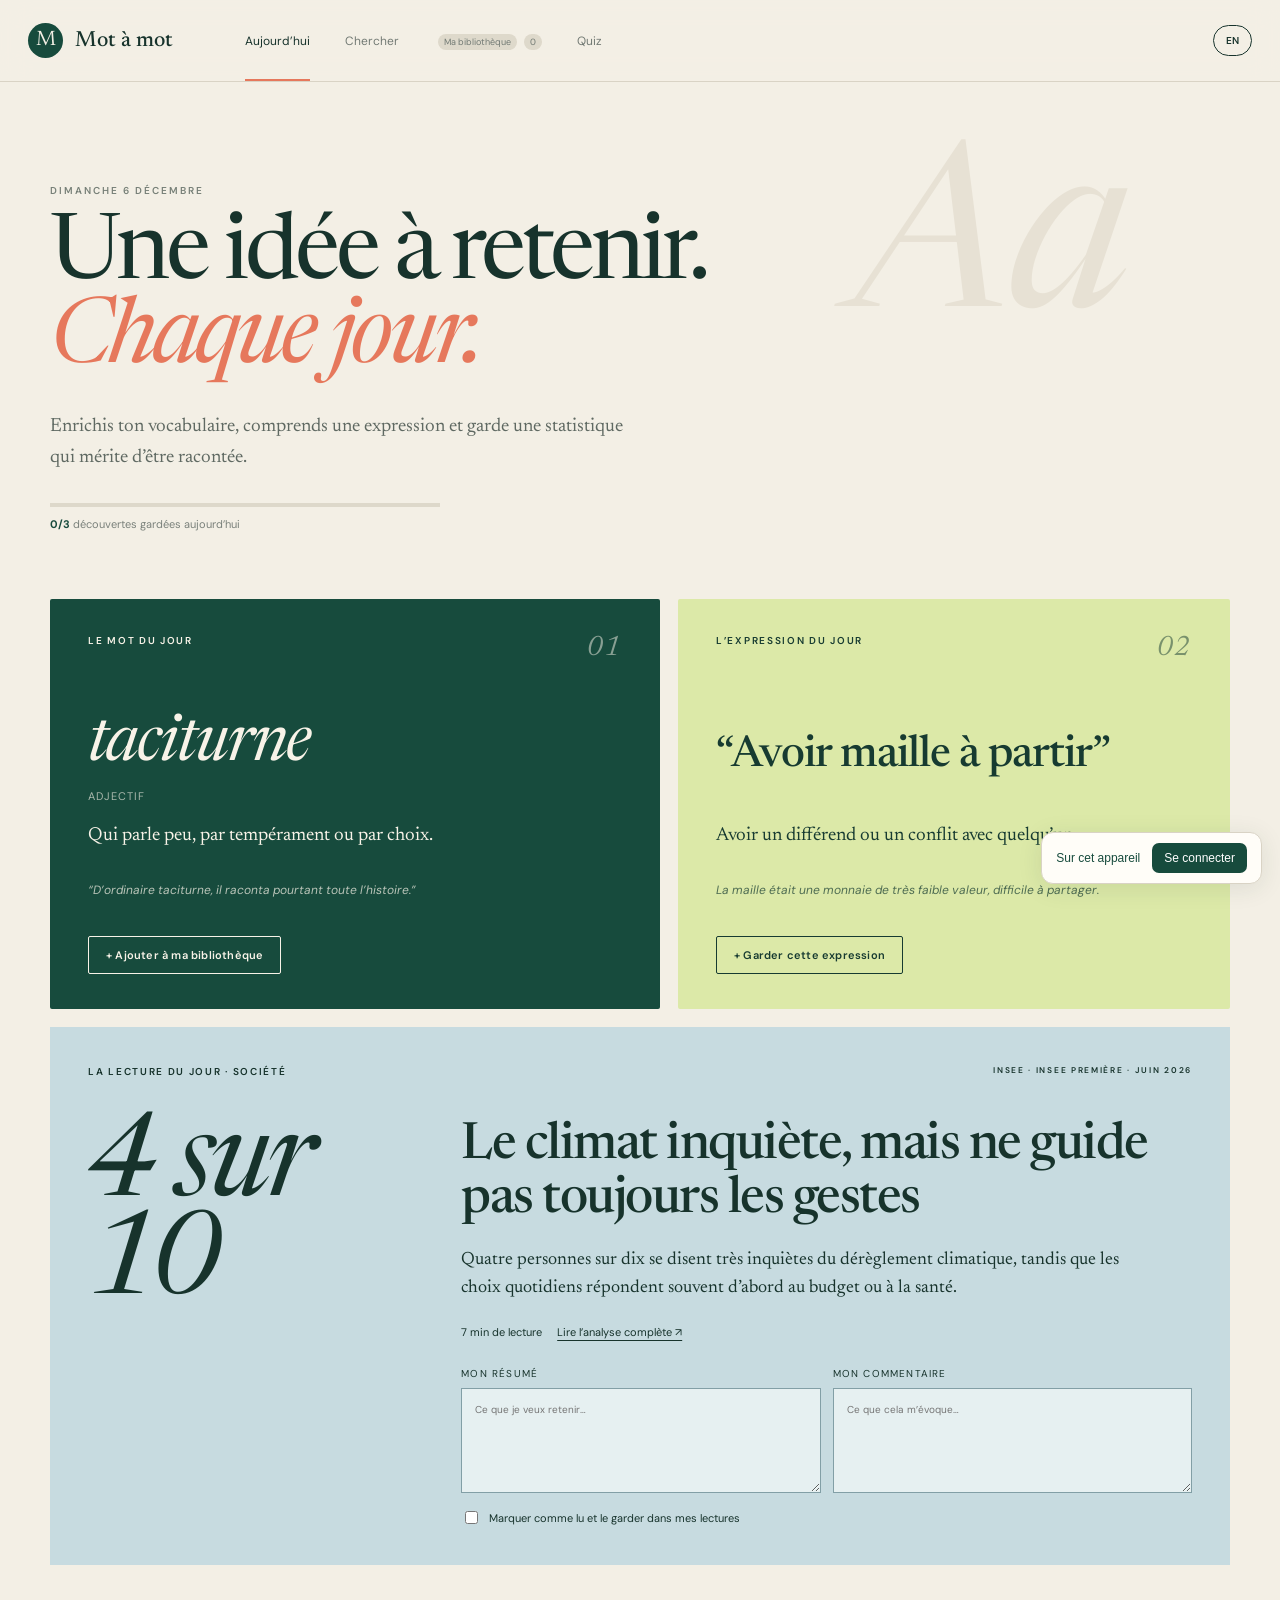
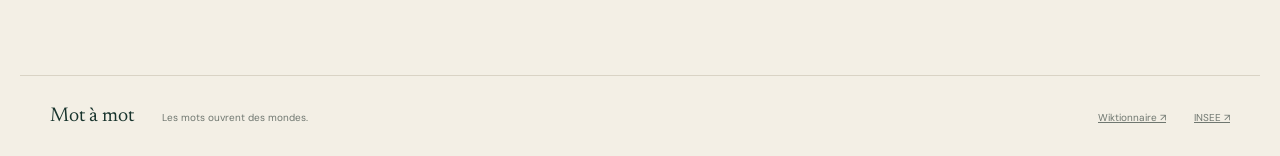
==== commit 0f330efd: "Add bilingual vocabulary and richer library entries" ====
--- a/site/index.html
+++ b/site/index.html
@@ -8,45 +8,46 @@
   <title>Mot à mot — Chaque jour compte.</title>
   <link rel="icon" href="favicon.svg">
   <link rel="stylesheet" href="sync/sync.css">
-  <link rel="stylesheet" href="style.css">
+  <link rel="stylesheet" href="style.css?v=20261105-1">
   <script src="sync/supabase.js" defer></script>
   <script src="sync/config.js" defer></script>
   <script src="sync/auth.js" defer></script>
   <script src="sync/sync.js" defer></script>
-  <script src="content.js" defer></script>
+  <script src="content.js?v=20261105-1" defer></script>
   <script src="domain.js" defer></script>
-  <script src="app.js" defer></script>
+  <script src="app.js?v=20261105-1" defer></script>
   <script src="sync/adapter.js" defer></script>
 </head>
 <body>
   <header class="site-header">
     <a class="brand" href="#accueil" data-view-link="home" aria-label="Mot à mot, accueil"><span>M</span><strong>Mot à mot</strong></a>
     <nav aria-label="Navigation principale">
-      <button class="nav-link active" data-view="home">Aujourd’hui</button>
-      <button class="nav-link" data-view="search">Chercher</button>
-      <button class="nav-link" data-view="library">Ma bibliothèque <span id="nav-count">0</span></button>
+      <button class="nav-link active" data-view="home" data-i18n="navToday">Aujourd’hui</button>
+      <button class="nav-link" data-view="search" data-i18n="navSearch">Chercher</button>
+      <button class="nav-link" data-view="library"><span data-i18n="navLibrary">Ma bibliothèque</span> <span id="nav-count">0</span></button>
       <button class="nav-link" data-view="quiz">Quiz</button>
     </nav>
-    <button class="mobile-menu" type="button" aria-label="Afficher le menu" aria-expanded="false">Menu</button>
+    <button id="language-switch" class="language-switch" type="button" aria-label="Passer en anglais">EN</button>
+    <button class="mobile-menu" type="button" aria-label="Afficher le menu" aria-expanded="false" data-i18n="menu">Menu</button>
   </header>
 
   <main>
     <section id="home-view" class="view">
       <div class="hero">
         <p class="eyebrow" id="today-label"></p>
-        <h1>Une idée à retenir.<br><em>Chaque jour.</em></h1>
-        <p class="hero-copy">Enrichis ton vocabulaire, comprends une expression et garde une statistique qui mérite d’être racontée.</p>
+        <h1><span data-i18n="heroTitle">Une idée à retenir.</span><br><em data-i18n="heroEveryDay">Chaque jour.</em></h1>
+        <p class="hero-copy" data-i18n="heroCopy">Enrichis ton vocabulaire, comprends une expression et garde une statistique qui mérite d’être racontée.</p>
         <div class="day-progress" aria-label="Rituel du jour"><span id="day-progress-fill"></span></div>
-        <p class="day-progress-label"><strong id="day-progress-count">0/3</strong> découvertes gardées aujourd’hui</p>
+        <p class="day-progress-label"><strong id="day-progress-count">0/3</strong> <span data-i18n="discoveriesSaved">découvertes gardées aujourd’hui</span></p>
       </div>
 
       <div class="daily-grid">
         <article class="daily-card word-card">
-          <div class="card-topline"><span>Le mot du jour</span><small>01</small></div>
+          <div class="card-topline"><span data-i18n="dailyWord">Le mot du jour</span><small>01</small></div>
           <div id="daily-word"></div>
         </article>
         <article class="daily-card expression-card">
-          <div class="card-topline"><span>L’expression du jour</span><small>02</small></div>
+          <div class="card-topline"><span data-i18n="dailyExpression">L’expression du jour</span><small>02</small></div>
           <div id="daily-expression"></div>
         </article>
       </div>
@@ -56,37 +57,37 @@
 
     <section id="search-view" class="view" hidden>
       <div class="section-intro">
-        <p class="eyebrow">Le dictionnaire vivant</p>
-        <h2>Un mot ou une expression t’échappe ?</h2>
-        <p>Cherche une définition, une expression ou une citation, puis garde-la pour la revoir plus tard.</p>
+        <p class="eyebrow" data-i18n="livingDictionary">Le dictionnaire vivant</p>
+        <h2 data-i18n="searchTitle">Un mot ou une expression t’échappe ?</h2>
+        <p data-i18n="searchCopy">Cherche une définition, une expression ou une citation, puis garde-la pour la revoir plus tard.</p>
       </div>
       <div class="lookup-tabs" role="tablist" aria-label="Type de recherche">
-        <button type="button" role="tab" data-lookup-tab="word" aria-selected="true">Mot</button>
-        <button type="button" role="tab" data-lookup-tab="expression" aria-selected="false">Expression ou citation</button>
+        <button type="button" role="tab" data-lookup-tab="word" aria-selected="true" data-i18n="word">Mot</button>
+        <button type="button" role="tab" data-lookup-tab="expression" aria-selected="false" data-i18n="expressionOrQuote">Expression ou citation</button>
       </div>
       <form id="word-search-form" class="lookup-form">
-        <label><span>Mot français</span><input id="word-search" type="search" required maxlength="80" autocomplete="off" placeholder="Ex. perspicace"></label>
-        <button class="button primary" type="submit">Chercher</button>
+        <label><span data-i18n="wordLabel">Mot français</span><input id="word-search" type="search" required maxlength="80" autocomplete="off" placeholder="Ex. perspicace" data-i18n-placeholder="wordPlaceholder"></label>
+        <button class="button primary" type="submit" data-i18n="search">Chercher</button>
       </form>
       <form id="expression-search-form" class="lookup-form" hidden>
-        <label><span>Expression, proverbe ou citation</span><input id="expression-search" type="search" required maxlength="240" autocomplete="off" placeholder="Ex. La violence institutionnelle est mère de toutes les autres"></label>
-        <button class="button primary" type="submit">Chercher</button>
+        <label><span data-i18n="expressionLabel">Expression, proverbe ou citation</span><input id="expression-search" type="search" required maxlength="240" autocomplete="off" placeholder="Ex. La violence institutionnelle est mère de toutes les autres" data-i18n-placeholder="expressionPlaceholder"></label>
+        <button class="button primary" type="submit" data-i18n="search">Chercher</button>
       </form>
       <p id="lookup-status" class="status" role="status"></p>
       <div id="lookup-result"></div>
-      <div class="search-suggestions" data-word-suggestions><span>À essayer</span><button data-word-suggestion="sagace">sagace</button><button data-word-suggestion="liminaire">liminaire</button><button data-word-suggestion="ineffable">ineffable</button></div>
-      <div class="search-suggestions" data-expression-suggestions hidden><span>À essayer</span><button data-expression-suggestion="appeler un chat un chat">appeler un chat un chat</button><button data-expression-suggestion="violence institutionnelle">violence institutionnelle</button></div>
+      <div class="search-suggestions" data-word-suggestions><span data-i18n="tryThese">À essayer</span><span data-suggestion-buttons></span></div>
+      <div class="search-suggestions" data-expression-suggestions hidden><span data-i18n="tryThese">À essayer</span><span data-suggestion-buttons></span></div>
     </section>
 
     <section id="library-view" class="view" hidden>
       <div class="section-intro library-heading">
-        <div><p class="eyebrow">Ton carnet personnel</p><h2>Ma bibliothèque</h2><p>Tout ce que tu as décidé de ne pas oublier.</p></div>
-        <label class="library-search"><span>Rechercher</span><input id="library-search" type="search" placeholder="Dans mes notes…"></label>
+        <div><p class="eyebrow" data-i18n="personalNotebook">Ton carnet personnel</p><h2 data-i18n="myLibrary">Ma bibliothèque</h2><p data-i18n="libraryCopy">Tout ce que tu as décidé de ne pas oublier.</p></div>
+        <label class="library-search"><span data-i18n="search">Rechercher</span><input id="library-search" type="search" placeholder="Dans mes notes…" data-i18n-placeholder="notesPlaceholder"></label>
       </div>
       <div class="library-tabs" role="tablist">
-        <button role="tab" data-library-tab="words" aria-selected="true">Mots <span id="words-count">0</span></button>
-        <button role="tab" data-library-tab="expressions" aria-selected="false">Expressions <span id="expressions-count">0</span></button>
-        <button role="tab" data-library-tab="articles" aria-selected="false">Lectures <span id="articles-count">0</span></button>
+        <button role="tab" data-library-tab="words" aria-selected="true"><span data-i18n="words">Mots</span> <span id="words-count">0</span></button>
+        <button role="tab" data-library-tab="expressions" aria-selected="false"><span data-i18n="expressions">Expressions</span> <span id="expressions-count">0</span></button>
+        <button role="tab" data-library-tab="articles" aria-selected="false"><span data-i18n="readings">Lectures</span> <span id="articles-count">0</span></button>
       </div>
       <div id="library-list" class="library-list"></div>
     </section>
@@ -94,24 +95,27 @@
     <section id="quiz-view" class="view" hidden>
       <div class="quiz-layout">
         <div class="quiz-copy">
-          <p class="eyebrow">Le jeu des définitions</p>
-          <h2>Retrouve le mot.</h2>
-          <p>Les mots de ta bibliothèque passent en premier. Les accents ne comptent pas, la mémoire oui.</p>
-          <div class="quiz-stats"><div><strong id="quiz-rate">0 %</strong><span>de réussite</span></div><div><strong id="quiz-streak">0</strong><span>jours de suite</span></div><div><strong id="quiz-total">0</strong><span>réponses</span></div></div>
+          <p class="eyebrow" data-i18n="definitionGame">Le jeu des définitions</p>
+          <h2 data-i18n="findWord">Retrouve le mot.</h2>
+          <p data-i18n="quizCopy">La série mélange tes mots et de nouvelles découvertes. Les accents ne comptent pas, la mémoire oui.</p>
+          <div class="quiz-stats"><div><strong id="quiz-rate">0 %</strong><span data-i18n="successRate">de réussite</span></div><div><strong id="quiz-streak">0</strong><span data-i18n="dayStreak">jours de suite</span></div><div><strong id="quiz-total">0</strong><span data-i18n="answers">réponses</span></div></div>
         </div>
         <article class="quiz-card">
-          <div class="quiz-meta"><span>Définition</span><small id="quiz-position">1 / 5</small></div>
+          <div class="quiz-meta"><span data-i18n="definition">Définition</span><small id="quiz-position">1 / 5</small></div>
           <blockquote id="quiz-definition"></blockquote>
           <p id="quiz-nature" class="quiz-nature"></p>
-          <form id="quiz-form"><label for="quiz-answer">Quel est ce mot ?</label><div><input id="quiz-answer" autocomplete="off" required><button class="button primary">Valider</button></div></form>
+          <form id="quiz-form"><label for="quiz-answer" data-i18n="whatWord">Quel est ce mot ?</label><div><input id="quiz-answer" autocomplete="off" required><button class="button primary" type="submit" data-i18n="validate">Valider</button></div><button id="quiz-give-up" type="button" data-i18n="dontKnow">Je ne sais pas</button></form>
           <div id="quiz-feedback" class="quiz-feedback" role="status"></div>
-          <button id="quiz-next" class="button secondary" type="button" hidden>Mot suivant →</button>
+          <div class="quiz-actions">
+            <button id="quiz-save" class="button secondary" type="button" hidden></button>
+            <button id="quiz-next" class="button secondary" type="button" hidden data-i18n="nextWord">Mot suivant →</button>
+          </div>
         </article>
       </div>
     </section>
   </main>
 
   <div id="toast" role="status" aria-live="polite" hidden></div>
-  <footer><span>Mot à mot</span><p>Les mots ouvrent des mondes.</p><a href="https://fr.wiktionary.org/" target="_blank" rel="noopener">Wiktionnaire ↗</a><a href="https://www.insee.fr/" target="_blank" rel="noopener">INSEE ↗</a></footer>
+  <footer><span>Mot à mot</span><p data-i18n="footerPhrase">Les mots ouvrent des mondes.</p><a id="footer-wiktionary" href="https://fr.wiktionary.org/" target="_blank" rel="noopener">Wiktionnaire ↗</a><a href="https://www.insee.fr/" target="_blank" rel="noopener">INSEE ↗</a></footer>
 </body>
 </html>
--- a/site/style.css
+++ b/site/style.css
@@ -6,8 +6,18 @@
 main{max-width:1240px;margin:auto;padding:70px 30px 110px;min-height:calc(100vh - 160px)}.eyebrow{text-transform:uppercase;letter-spacing:2px;font-size:10px;font-weight:600;color:#778078;margin:0 0 18px}.hero{position:relative;padding:32px 0 58px;max-width:980px}.hero:after{content:'Aa';position:absolute;right:-100px;top:-15px;color:#e7e1d4;font:italic 230px/1 var(--serif);z-index:-1}.hero h1,.section-intro h2,.quiz-copy h2{font:400 clamp(52px,7.1vw,96px)/.92 var(--serif);letter-spacing:-4px;margin:0}.hero h1 em{color:var(--coral);font-weight:400}.hero-copy{font:19px/1.6 var(--serif);max-width:590px;color:#5f6962;margin:30px 0}.day-progress{height:4px;background:#ddd8ca;max-width:390px}.day-progress span{display:block;height:100%;width:0;background:var(--green);transition:width .3s}.day-progress-label{font-size:11px;color:#7a817b;margin:10px 0}.day-progress-label strong{color:var(--green)}
 .daily-grid{display:grid;grid-template-columns:1.05fr .95fr;gap:18px}.daily-card{min-height:410px;padding:35px 38px;display:flex;flex-direction:column;border-radius:2px}.word-card{background:var(--green);color:#f8f3e8}.expression-card{background:var(--lime);color:#173b31}.card-topline,.article-topline,.quiz-meta{display:flex;justify-content:space-between;text-transform:uppercase;letter-spacing:1.7px;font-size:10px;font-weight:600}.card-topline small{font:italic 28px/1 var(--serif);opacity:.5}.daily-card>div:last-child{display:flex;flex:1;flex-direction:column}.daily-word-term{font:italic 64px/1 var(--serif);letter-spacing:-2px;margin:auto 0 12px}.daily-expression-term{font:500 44px/1.04 var(--serif);letter-spacing:-1px;margin:auto 0 23px;max-width:490px}.nature{font-size:11px;letter-spacing:1px;text-transform:uppercase;opacity:.65}.definition{font:19px/1.48 var(--serif);max-width:510px}.example{font-size:12px;line-height:1.6;opacity:.72;font-style:italic}.card-actions{display:flex;align-items:center;gap:11px;margin-top:24px}.button{border:1px solid transparent;padding:11px 17px;border-radius:2px;font-size:11px;font-weight:600;letter-spacing:.2px}.button.primary{background:var(--coral);color:white}.button.secondary{background:transparent;border-color:currentColor}.button.saved{background:#ffffff20;border-color:#ffffff40}.expression-card .button.saved{background:#173b3112}.button:hover{filter:brightness(.96)}
 .article-card{background:var(--blue);margin-top:18px;padding:38px;min-height:430px}.article-topline{margin-bottom:42px}.article-layout{display:grid;grid-template-columns:.6fr 1.4fr;gap:60px}.big-stat{font:italic clamp(65px,9vw,125px)/.85 var(--serif);letter-spacing:-5px}.article-copy h2{font:500 clamp(30px,4vw,52px)/1.05 var(--serif);letter-spacing:-1.5px;margin:0 0 20px}.article-copy>p{font:18px/1.55 var(--serif);max-width:690px}.source-row{display:flex;gap:15px;align-items:center;font-size:11px;margin:22px 0}.source-row a{text-decoration:underline;text-underline-offset:4px}.article-notes{display:grid;grid-template-columns:1fr 1fr;gap:12px;margin-top:28px}.article-notes label{font-size:10px;text-transform:uppercase;letter-spacing:1.2px}.article-notes textarea{display:block;width:100%;min-height:105px;resize:vertical;margin-top:8px;border:1px solid #829fa6;background:#e6f0f1;color:var(--ink);padding:13px;line-height:1.5}.read-check{display:flex;align-items:center;gap:8px;font-size:11px;margin-top:15px}
-.section-intro{padding:30px 0 42px}.section-intro h2,.quiz-copy h2{font-size:70px}.section-intro>p:last-child,.quiz-copy>p{color:var(--muted);font:18px/1.6 var(--serif)}.lookup-tabs{display:flex;gap:28px;border-bottom:1px solid var(--line)}.lookup-tabs button{border:0;border-bottom:2px solid transparent;background:none;padding:13px 0;color:var(--muted);font-size:12px}.lookup-tabs button[aria-selected=true]{color:var(--ink);border-color:var(--coral)}.lookup-form{display:flex;align-items:end;gap:12px;background:var(--white);padding:24px;border:1px solid var(--line);border-top:0}.lookup-form label{flex:1;font-size:10px;text-transform:uppercase;letter-spacing:1px}.lookup-form input{display:block;width:100%;border:0;border-bottom:1px solid var(--ink);background:transparent;padding:13px 2px 9px;margin-top:6px;font:30px var(--serif);color:var(--ink)}.status{min-height:22px;color:var(--muted);font-size:12px}.result-card{background:var(--green);color:white;padding:38px;margin-top:20px}.result-card h3{font:italic 55px/1.08 var(--serif);margin:0}.result-card ol{padding-left:22px;display:grid;gap:13px;max-width:850px;font:18px/1.5 var(--serif)}.result-card .definition{max-width:850px;font:18px/1.5 var(--serif)}.result-card .origin{max-width:850px;font:14px/1.5 var(--serif);opacity:.82}.result-source{font-size:10px;opacity:.75}.result-source a{text-decoration:underline}.manual-expression{margin-top:22px;max-width:850px}.manual-expression label{display:block;font-size:10px;text-transform:uppercase;letter-spacing:1px}.manual-expression textarea{display:block;width:100%;min-height:105px;margin-top:8px;padding:13px;border:1px solid #ffffff70;background:#ffffff12;color:white;resize:vertical;font:16px/1.5 var(--serif)}.manual-expression textarea::placeholder{color:#ffffffa8}.search-suggestions{display:flex;gap:9px;align-items:center;flex-wrap:wrap;margin-top:26px;font-size:11px;color:var(--muted)}.search-suggestions button{border:1px solid var(--line);background:transparent;padding:7px 11px;border-radius:50px}
+.section-intro{padding:30px 0 42px}.section-intro h2,.quiz-copy h2{font-size:70px}.section-intro>p:last-child,.quiz-copy>p{color:var(--muted);font:18px/1.6 var(--serif)}.lookup-tabs{display:flex;gap:28px;border-bottom:1px solid var(--line)}.lookup-tabs button{appearance:none;border:0;border-bottom:2px solid transparent;background:transparent;padding:13px 0;color:var(--muted);font-size:12px}.lookup-tabs button[aria-selected=true]{color:var(--ink);border-color:var(--coral)}.lookup-form{display:flex;align-items:end;gap:12px;background:var(--white);padding:24px;border:1px solid var(--line);border-top:0}.lookup-form label{flex:1;font-size:10px;text-transform:uppercase;letter-spacing:1px}.lookup-form input{display:block;width:100%;border:0;border-bottom:1px solid var(--ink);background:transparent;padding:13px 2px 9px;margin-top:6px;font:30px var(--serif);color:var(--ink)}.lookup-form input[type=search]{appearance:textfield}.lookup-form input[type=search]::-webkit-search-cancel-button,.lookup-form input[type=search]::-webkit-search-decoration{-webkit-appearance:none;appearance:none;display:none}.lookup-form input[type=search]::-ms-clear{display:none;width:0;height:0}.status{min-height:22px;color:var(--muted);font-size:12px}.result-card{background:var(--green);color:white;padding:38px;margin-top:20px}.result-card h3{font:italic 55px/1.08 var(--serif);margin:0}.result-card ol{padding-left:22px;display:grid;gap:13px;max-width:850px;font:18px/1.5 var(--serif)}.result-card .definition{max-width:850px;font:18px/1.5 var(--serif)}.result-card .origin{max-width:850px;font:14px/1.5 var(--serif);opacity:.82}.result-source{font-size:10px;opacity:.75}.result-source a{text-decoration:underline}.manual-expression{margin-top:22px;max-width:850px}.manual-expression label{display:block;font-size:10px;text-transform:uppercase;letter-spacing:1px}.manual-expression textarea{display:block;width:100%;min-height:105px;margin-top:8px;padding:13px;border:1px solid #ffffff70;background:#ffffff12;color:white;resize:vertical;font:16px/1.5 var(--serif)}.manual-expression textarea::placeholder{color:#ffffffa8}.search-suggestions{display:flex;gap:9px;align-items:center;flex-wrap:wrap;margin-top:26px;font-size:11px;color:var(--muted)}.search-suggestions button{border:1px solid var(--line);background:transparent;padding:7px 11px;border-radius:50px}
 .library-heading{display:flex;justify-content:space-between;align-items:end;gap:40px}.library-search span{display:block;font-size:10px;text-transform:uppercase;letter-spacing:1px}.library-search input{border:0;border-bottom:1px solid var(--ink);background:transparent;padding:10px 0;width:240px}.library-tabs{display:flex;gap:32px;border-bottom:1px solid var(--line)}.library-tabs button{border:0;border-bottom:2px solid transparent;background:none;padding:14px 0;color:var(--muted);font-size:12px}.library-tabs button[aria-selected=true]{color:var(--ink);border-color:var(--coral)}.library-tabs span{font-size:9px;margin-left:5px}.library-list{display:grid;grid-template-columns:repeat(2,minmax(0,1fr));gap:1px;background:var(--line);border:1px solid var(--line);margin-top:30px}.library-item{background:var(--paper);padding:30px;min-height:250px;display:flex;flex-direction:column}.library-item h3{font:italic 34px/1.1 var(--serif);margin:0 0 6px}.library-item.expression-item h3{font-style:normal;font-size:29px}.library-item p{font:17px/1.45 var(--serif)}.library-item textarea{width:100%;min-height:64px;background:#fffaf0;border:1px solid var(--line);padding:10px;resize:vertical;color:var(--ink);font-size:12px}.library-item-actions{display:flex;gap:10px;align-items:center;margin-top:auto;padding-top:20px}.library-item-actions button{border:0;background:transparent;font-size:10px;text-decoration:underline;text-underline-offset:3px}.library-item-actions button:first-child{margin-right:auto;text-decoration:none;border:1px solid var(--line);padding:7px 10px}.empty-state{grid-column:1/-1;text-align:center;background:var(--paper);padding:80px 20px}.empty-state strong{display:block;font:38px var(--serif);margin-bottom:12px}.empty-state p{color:var(--muted)}
-.quiz-layout{display:grid;grid-template-columns:.8fr 1.2fr;gap:70px;padding-top:35px}.quiz-copy{padding-top:35px}.quiz-copy h2{max-width:450px}.quiz-stats{display:grid;grid-template-columns:repeat(3,1fr);border-top:1px solid var(--line);margin-top:45px;padding-top:22px;gap:15px}.quiz-stats strong{display:block;font:30px var(--serif)}.quiz-stats span{font-size:9px;text-transform:uppercase;color:var(--muted)}.quiz-card{background:var(--white);padding:42px;min-height:530px;border:1px solid var(--line);display:flex;flex-direction:column}.quiz-card blockquote{font:35px/1.25 var(--serif);margin:auto 0 15px}.quiz-nature{font-size:11px;text-transform:uppercase;color:var(--muted)}#quiz-form{border-top:1px solid var(--line);padding-top:25px;margin-top:30px}#quiz-form label{font-size:10px;text-transform:uppercase;letter-spacing:1px}#quiz-form>div{display:flex;margin-top:10px}#quiz-form input{flex:1;min-width:0;border:1px solid var(--line);background:var(--paper);padding:13px;color:var(--ink)}.quiz-feedback{font:18px var(--serif);min-height:30px;margin:18px 0}.quiz-feedback.correct{color:#28705b}.quiz-feedback.wrong{color:#b34e39}#quiz-next{align-self:flex-start}
+.quiz-layout{display:grid;grid-template-columns:.8fr 1.2fr;gap:70px;padding-top:35px}.quiz-copy{padding-top:35px}.quiz-copy h2{max-width:450px}.quiz-stats{display:grid;grid-template-columns:repeat(3,1fr);border-top:1px solid var(--line);margin-top:45px;padding-top:22px;gap:15px}.quiz-stats strong{display:block;font:30px var(--serif)}.quiz-stats span{font-size:9px;text-transform:uppercase;color:var(--muted)}.quiz-card{background:var(--white);padding:42px;min-height:530px;border:1px solid var(--line);display:flex;flex-direction:column}.quiz-card blockquote{font:35px/1.25 var(--serif);margin:auto 0 15px}.quiz-nature{font-size:11px;text-transform:uppercase;color:var(--muted)}#quiz-form{border-top:1px solid var(--line);padding-top:25px;margin-top:30px}#quiz-form label{font-size:10px;text-transform:uppercase;letter-spacing:1px}#quiz-form>div{display:flex;margin-top:10px}#quiz-form input{flex:1;min-width:0;border:1px solid var(--line);background:var(--paper);padding:13px;color:var(--ink)}#quiz-give-up{display:block;margin:12px 0 0 auto;padding:2px 0;border:0;border-bottom:1px solid currentColor;background:transparent;color:var(--muted);font-size:11px}#quiz-give-up:hover{color:var(--ink)}.quiz-feedback{font:18px var(--serif);min-height:30px;margin:18px 0}.quiz-feedback.correct{color:#28705b}.quiz-feedback.wrong{color:#b34e39}.quiz-actions{display:flex;align-items:center;justify-content:space-between;gap:12px}.quiz-actions .button{white-space:nowrap}.quiz-actions #quiz-save{border-color:var(--green);color:var(--green)}.quiz-actions #quiz-save.saved{background:#e9efe9;border-color:#c8d7ce;color:#52675f;opacity:1;cursor:default}.quiz-actions #quiz-next{margin-left:auto}
 #toast{position:fixed;left:50%;bottom:28px;transform:translateX(-50%);background:#112f27;color:white;padding:12px 19px;font-size:11px;z-index:100;border-radius:2px;box-shadow:0 8px 30px #102a2330}footer{border-top:1px solid var(--line);max-width:1240px;margin:auto;padding:30px;display:flex;gap:28px;font-size:10px;color:var(--muted)}footer span{font:20px var(--serif);color:var(--ink)}footer p{margin:5px auto 0 0}footer a{margin-top:5px}.personal-sync{border-color:var(--line)!important;background:var(--white)!important;color:var(--green)!important}.personal-sync button,.sync-dialog button{background:var(--green)!important}.sync-dialog{font-family:var(--sans)!important;color:var(--ink)!important;background:var(--white)!important}.sync-lock{background:var(--paper)!important;color:var(--ink)!important}
 @media(max-width:800px){.site-header{height:auto;min-height:68px;padding:14px 20px;gap:0;flex-wrap:wrap}.mobile-menu{display:block}.site-header nav{display:none;order:3;width:100%;align-self:auto;gap:0;padding-top:12px;overflow:auto}.site-header nav.open{display:flex}.nav-link{padding:12px 14px;white-space:nowrap}.brand strong{font-size:19px}main{padding:42px 18px 80px}.hero{padding-top:10px}.hero:after{display:none}.hero h1{font-size:57px;letter-spacing:-2.5px}.hero-copy{font-size:17px}.daily-grid,.article-layout,.quiz-layout{grid-template-columns:1fr}.daily-card{min-height:380px;padding:28px}.daily-word-term{font-size:52px}.daily-expression-term{font-size:38px}.article-card{padding:28px}.article-layout{gap:24px}.big-stat{font-size:75px}.article-notes{grid-template-columns:1fr}.section-intro h2,.quiz-copy h2{font-size:55px;letter-spacing:-2px}.lookup-form{align-items:stretch;flex-direction:column}.result-card{padding:28px}.result-card h3{font-size:38px}.library-heading{display:block}.library-search input{width:100%}.library-list{grid-template-columns:1fr}.quiz-layout{gap:25px}.quiz-card{padding:28px;min-height:480px}.quiz-card blockquote{font-size:29px}.quiz-stats{margin-top:30px}footer{margin:0 18px;padding:25px 0;flex-wrap:wrap}footer p{width:100%;order:2}.personal-sync{bottom:12px!important;right:12px!important}}
+@media(max-width:800px){.quiz-actions{align-items:stretch;flex-direction:column}.quiz-actions #quiz-next{margin-left:0}}
+
+/* Bilingual interface and enriched personal entries */
+.language-switch{margin-left:auto;border:1px solid var(--ink);background:transparent;min-width:39px;height:31px;border-radius:99px;font-size:10px;font-weight:600}.mobile-menu{margin-left:0}
+.preserve-lines{white-space:pre-wrap}.library-definitions{margin:12px 0 20px;padding-left:21px;display:grid;gap:10px;font:16px/1.45 var(--serif)}
+.manual-grid{display:grid;grid-template-columns:1fr 2fr;gap:15px}.manual-wide{grid-column:1/-1}.manual-expression input,.manual-expression select{display:block;width:100%;margin-top:8px;padding:13px;border:1px solid #ffffff70;background:#ffffff12;color:white;font:15px/1.5 var(--sans)}.manual-expression select option{color:var(--ink)}.manual-expression input::placeholder{color:#ffffffa8}
+.personal-fields{display:grid;grid-template-columns:1fr 2fr;gap:10px;margin:8px 0 14px;padding:14px;background:#ebe6da}.personal-fields label{display:block;font-size:10px;text-transform:uppercase;letter-spacing:1px}.personal-fields input,.personal-fields select{display:block;width:100%;margin-top:6px;border:1px solid var(--line);background:var(--white);padding:9px;color:var(--ink);font-size:12px}.personal-fields textarea{margin-top:6px}
+.search-suggestions [data-suggestion-buttons]{display:flex;gap:9px;flex-wrap:wrap}
+.library-item-actions{gap:8px;flex-wrap:wrap}.library-item-actions button,.library-action-link,.library-sources a{display:inline-flex;align-items:center;justify-content:center;min-height:29px;border:1px solid var(--line);background:transparent;padding:7px 10px;font-size:10px;line-height:1.2;text-decoration:none;text-underline-offset:0}.library-item-actions button:first-child{padding:7px 10px}.library-sources{display:flex;gap:6px;flex-wrap:wrap}.library-sources span{display:none}
+@media(max-width:800px){.site-header{gap:8px}.language-switch{margin-left:auto}.manual-grid,.personal-fields{grid-template-columns:1fr}.manual-wide{grid-column:auto}}
